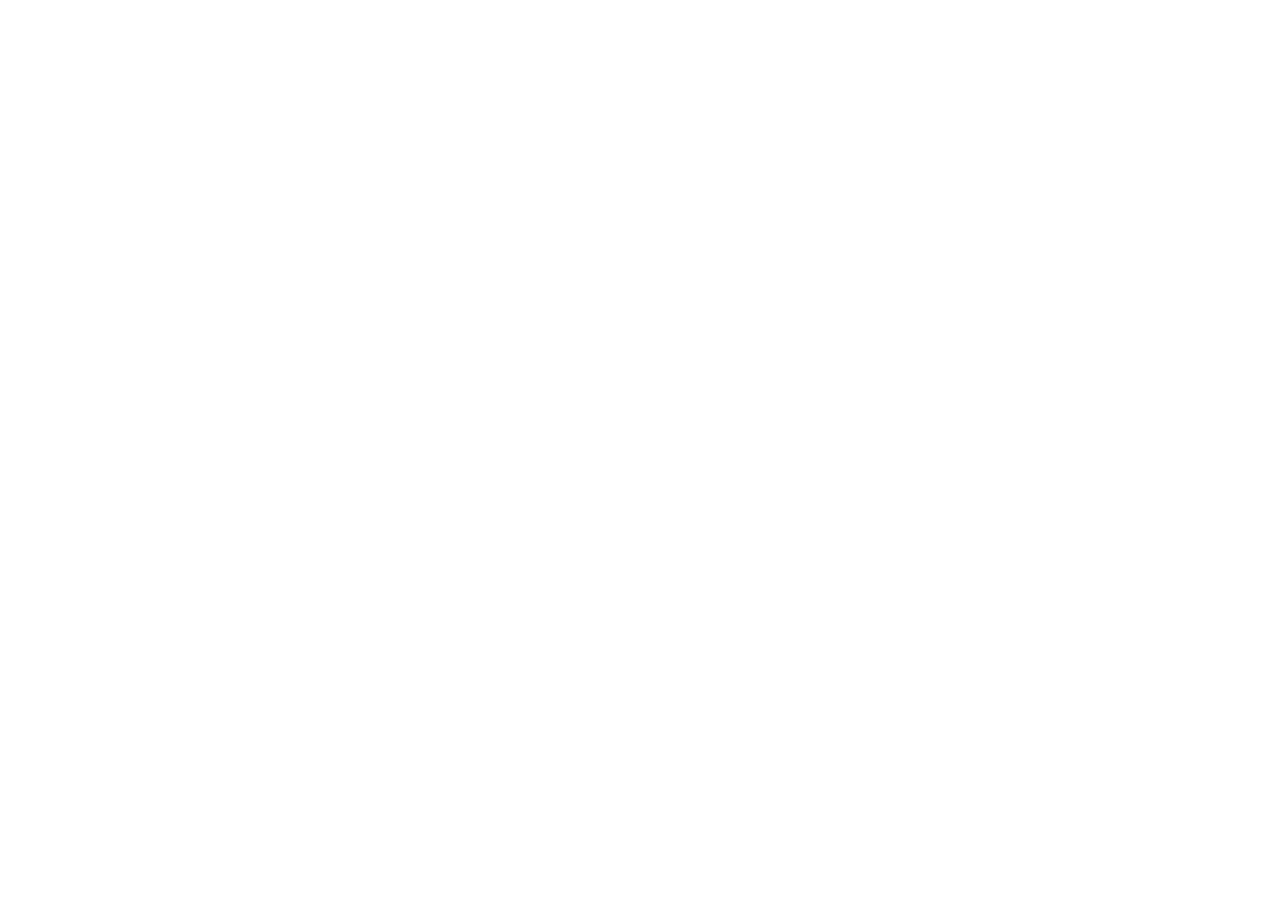
==== dashboard.html @ f2395274 "Add files via upload" ====
<!DOCTYPE html>
<html lang="en">
<head>
  <meta charset="UTF-8">
  <meta name="viewport" content="width=device-width, initial-scale=1.0">
  <meta http-equiv="Content-Security-Policy" content="
  default-src 'self';
  script-src 'self' 'unsafe-inline';
  style-src 'self' 'unsafe-inline';
  img-src 'self' https: data:;
  connect-src 'self' https: http://localhost:* http://127.0.0.1:*;
">
  <title>Dashboard — Fox Store</title>
  <link rel="stylesheet" href="css/style.css">
  <style>
    .dash-qa {
      display: grid;
      grid-template-columns: repeat(4, 1fr);
      gap: 8px; margin-bottom: 14px;
    }
    @media (max-width: 720px) {
      .dash-qa { grid-template-columns: repeat(2, 1fr); }
    }
    .dash-qa a {
      display: flex; align-items: center; gap: 8px;
      padding: 10px 12px; border-radius: 12px;
      border: 1px solid var(--border); background: var(--card);
      text-decoration: none; color: var(--fg); font-size: 12px; font-weight: 600;
    }
    .dash-qa a:hover { border-color: var(--primary); text-decoration: none; }
    .dash-qa .ico {
      width: 28px; height: 28px; border-radius: 8px; flex-shrink: 0;
      display: flex; align-items: center; justify-content: center; font-size: 14px;
    }
    .stats-grid {
      display: grid;
      grid-template-columns: repeat(4, 1fr);
      gap: 10px; margin-bottom: 14px;
    }
    @media (max-width: 900px) {
      .stats-grid { grid-template-columns: repeat(2, 1fr); }
    }
    .stat-card {
      background: var(--card); border: 1px solid var(--border);
      border-radius: 12px; padding: 12px 14px;
      text-decoration: none; color: inherit; display: block;
    }
    .stat-card.clickable:hover { border-color: var(--primary); }
    .stat-card .label {
      font-size: 10px; text-transform: uppercase; letter-spacing: 0.05em;
      color: var(--muted); font-weight: 600;
    }
    .stat-card .value {
      font-size: 22px; font-weight: 750; letter-spacing: -0.03em;
      margin-top: 2px; line-height: 1.15;
    }
    .stat-card .sub { font-size: 11px; color: var(--muted); margin-top: 2px; }

    .dash-row {
      display: grid;
      grid-template-columns: 1.4fr 1fr;
      gap: 12px; margin-bottom: 12px;
    }
    @media (max-width: 800px) {
      .dash-row { grid-template-columns: 1fr; }
    }
    .dash-panel {
      background: var(--card); border: 1px solid var(--border);
      border-radius: 14px; padding: 12px 14px; min-width: 0;
    }
    .dash-panel-h {
      display: flex; align-items: center; justify-content: space-between;
      gap: 8px; margin-bottom: 10px; flex-wrap: wrap;
    }
    .dash-panel-h h2 {
      margin: 0; font-size: 13px; font-weight: 650;
      letter-spacing: -0.01em;
    }
    .dash-panel-h .meta { font-size: 11px; color: var(--muted); }

    .bar-chart {
      display: flex; align-items: flex-end; gap: 4px;
      height: 140px; width: 100%;
    }
    .bar-chart .bar-col {
      flex: 1; display: flex; flex-direction: column;
      align-items: center; height: 100%; justify-content: flex-end; min-width: 0;
    }
    .bar-chart .bar {
      width: 100%; max-width: 22px;
      background: linear-gradient(180deg, #a5b4fc, #6366f1 55%, #4f46e5);
      border-radius: 4px 4px 2px 2px; min-height: 2px;
    }
    .bar-chart .bar-val { font-size: 9px; color: var(--muted); margin-bottom: 2px; }
    .bar-chart .label { font-size: 9px; color: var(--muted); margin-top: 4px; white-space: nowrap; }

    .donut-wrap { display: flex; justify-content: center; padding: 4px 0 8px; }
    .donut {
      width: 110px; height: 110px; border-radius: 50%;
      display: flex; align-items: center; justify-content: center;
    }
    .donut-inner {
      width: 62px; height: 62px; border-radius: 50%;
      background: var(--card);
      display: flex; flex-direction: column; align-items: center; justify-content: center;
    }
    .donut-inner strong { font-size: 16px; }
    .donut-inner span { font-size: 9px; color: var(--muted); }

    .status-bars { display: flex; flex-direction: column; gap: 6px; }
    .status-row {
      display: grid; grid-template-columns: 72px 1fr 36px;
      gap: 8px; align-items: center; font-size: 12px;
    }
    .status-track {
      height: 6px; border-radius: 4px; background: var(--bg); overflow: hidden;
    }
    .status-fill { height: 100%; border-radius: 4px; }

    .mod-row {
      display: flex; align-items: center; gap: 10px;
      padding: 8px 0; border-bottom: 1px solid var(--border);
      text-decoration: none; color: inherit;
    }
    .mod-row:last-child { border-bottom: none; }
    .mod-row:hover .mod-name { color: var(--primary); }
    .mod-logo {
      width: 32px; height: 32px; border-radius: 8px; object-fit: cover;
      background: var(--primary); color: #fff; display: flex; align-items: center;
      justify-content: center; font-weight: 700; flex-shrink: 0; font-size: 13px;
    }
    .mod-name { font-size: 13px; font-weight: 600; }
    .mod-sub { font-size: 11px; color: var(--muted); }
    .snap-grid {
      display: grid; grid-template-columns: 1fr 1fr; gap: 8px;
    }
    .snap-cell {
      background: var(--bg); border: 1px solid var(--border);
      border-radius: 10px; padding: 10px;
    }
    .snap-cell .k { font-size: 10px; color: var(--muted); text-transform: uppercase; }
    .snap-cell .v { font-size: 18px; font-weight: 750; margin-top: 2px; }
  </style>
</head>
<body>
  <div id="app" class="layout"></div>
  <script src="js/config.js"></script>
  <script src="js/app.js"></script>
  <script>
    requireAuth();
    document.addEventListener("auth-ready", async function () {
      mountShell("Dashboard");
      var root = document.getElementById("page-content");
      root.innerHTML =
        '<div class="page-header">' +
          '<div><h1>Dashboard</h1><p>Overview at a glance</p></div>' +
          '<button class="btn btn-sm" type="button" id="refreshBtn">↻ Refresh</button>' +
        '</div>' +
        '<div class="dash-qa" id="quickActions"></div>' +
        '<div class="stats-grid" id="stats"><div class="empty"><span class="spinner"></span></div></div>' +
        '<div class="dash-row">' +
          '<div class="dash-panel">' +
            '<div class="dash-panel-h"><h2>Keys · 14 days</h2><span class="meta" id="chart14Meta"></span></div>' +
            '<div class="bar-chart" id="chart14"></div>' +
          '</div>' +
          '<div class="dash-panel">' +
            '<div class="dash-panel-h"><h2>Status mix</h2><span class="meta" id="statusMeta"></span></div>' +
            '<div class="donut-wrap" id="statusDonut"></div>' +
            '<div class="status-bars" id="statusBars"></div>' +
          '</div>' +
        '</div>' +
        '<div class="dash-row">' +
          '<div class="dash-panel">' +
            '<div class="dash-panel-h"><h2>Apps</h2><a class="btn btn-sm" href="mods.html">Open →</a></div>' +
            '<div id="byMod"><div class="empty"><span class="spinner"></span></div></div>' +
          '</div>' +
          '<div class="dash-panel">' +
            '<div class="dash-panel-h"><h2>Keys snapshot</h2><a class="btn btn-sm" href="keys.html">All →</a></div>' +
            '<div id="keysSnap"></div>' +
          '</div>' +
        '</div>';

      document.getElementById("refreshBtn").onclick = function () { loadDashboard(); };
      loadDashboard();
    });

    async function loadDashboard() {
      try {
        var data = await api("/stats");
        var s = data.data || {};
        var t = s.totals || {};
        var role = (window.__user && window.__user.role) || "";

        // Quick actions
        var qa = document.getElementById("quickActions");
        qa.innerHTML =
          '<a href="keys.html"><span class="ico" style="background:rgba(99,102,241,0.2)">🔑</span> Keys · ' + esc(String(t.total || 0)) + '</a>' +
          '<a href="mods.html"><span class="ico" style="background:rgba(167,139,250,0.2)">📱</span> Apps · ' + esc(String(t.apps || 0)) + '</a>' +
          '<a href="new-key.html"><span class="ico" style="background:rgba(34,197,94,0.2)">＋</span> Purchase</a>' +
          (role === "ruler" || role === "superadmin"
            ? '<a href="resellers.html"><span class="ico" style="background:rgba(56,189,248,0.2)">👥</span> Sellers · ' + esc(String(t.sellers || 0)) + '</a>'
            : '');

        // Stat cards
        var cards = [
          { label: "Total Keys", value: t.total, sub: (t.devices || 0) + " devices bound", href: "keys.html", color: "var(--fg)" },
          { label: "Active", value: t.active, sub: "not expired", href: "keys.html", color: "var(--success)" },
          { label: "Paused / Banned", value: (t.paused || 0) + (t.banned || 0), sub: (t.paused || 0) + " paused · " + (t.banned || 0) + " banned", href: "keys.html", color: "var(--warning)" },
          { label: "Expired / Revoked", value: (t.expired || 0) + (t.revoked || 0), sub: (t.expired || 0) + " exp · " + (t.revoked || 0) + " rev", href: "keys.html", color: "var(--danger)" },
          { label: "Trial Keys", value: t.trialTotal || 0, sub: (t.trialActive || 0) + " active · " + (t.trialDevices || 0) + " devices", href: "keys.html", color: "#a78bfa" },
          { label: "Apps", value: t.apps || 0, sub: (t.activeApps || 0) + " enabled", href: "mods.html", color: "#38bdf8" },
        ];
        if (s.wallet) {
          cards.push({
            label: "Wallet",
            value: "৳" + Number(s.wallet.balance || 0).toFixed(0),
            sub: "your balance",
            href: "settings.html",
            color: "var(--primary)"
          });
        }
        if (role === "ruler" || role === "superadmin") {
          cards.push({
            label: "Sellers",
            value: t.sellers || 0,
            sub: (t.sellersActive || 0) + " active",
            href: "resellers.html",
            color: "#f472b6"
          });
        }

        document.getElementById("stats").innerHTML = cards.map(function (c) {
          return '<a class="stat-card clickable" href="' + esc(c.href) + '">' +
            '<div class="label">' + esc(c.label) + '</div>' +
            '<div class="value" style="color:' + c.color + '">' + esc(String(c.value)) + '</div>' +
            (c.sub ? '<div class="sub">' + esc(c.sub) + '</div>' : '') +
          '</a>';
        }).join("");

        // 14-day bar chart
        var days = s.last14Days || s.last7Days || [];
        var max = 1;
        days.forEach(function (d) { if (d.count > max) max = d.count; });
        var total14 = days.reduce(function(a,d){ return a + (d.count||0); }, 0);
        var meta = document.getElementById("chart14Meta");
        if (meta) meta.textContent = total14 + " keys · peak " + max + " / day";
        document.getElementById("chart14").innerHTML = days.length
          ? days.map(function (d) {
              var h = Math.max(3, Math.round((d.count / max) * 100));
              var label = String(d.date || "").slice(5);
              return '<div class="bar-col">' +
                '<div class="bar-val">' + (d.count ? esc(String(d.count)) : "") + '</div>' +
                '<div class="bar" style="height:' + h + '%" title="' + esc(d.date + ": " + d.count) + '"></div>' +
                '<div class="label">' + esc(label) + '</div></div>';
            }).join("")
          : '<div class="empty">No data yet</div>';

        // Status breakdown
        var br = (s.statusBreakdown || []).filter(function (x) { return x.count > 0; });
        var sum = br.reduce(function (a, x) { return a + x.count; }, 0) || 1;
        var angle = 0;
        var stops = [];
        br.forEach(function (x) {
          var deg = (x.count / sum) * 360;
          stops.push(x.color + " " + angle + "deg " + (angle + deg) + "deg");
          angle += deg;
        });
        if (!stops.length) stops.push("#27272a 0deg 360deg");

        document.getElementById("statusDonut").innerHTML =
          '<div class="donut" style="background:conic-gradient(' + stops.join(",") + ')">' +
            '<div class="donut-inner"><strong>' + esc(String(t.total || 0)) + '</strong><span>keys</span></div></div>';
        var sm = document.getElementById("statusMeta");
        if (sm) sm.textContent = br.length + " statuses";
        document.getElementById("statusBars").innerHTML = br.length
          ? br.map(function (x) {
              var pct = Math.round((x.count / sum) * 100);
              return '<div class="status-row">' +
                '<span>' + esc(x.status) + '</span>' +
                '<div class="status-track"><div class="status-fill" style="width:' + pct + '%;background:' + x.color + '"></div></div>' +
                '<span style="text-align:right;font-weight:650">' + esc(String(x.count)) + '</span></div>';
            }).join("")
          : '<div class="empty">No keys</div>';

        var sm = document.getElementById("statusMeta");
        if (sm) sm.textContent = (t.devices || 0) + " devices bound · auto";
        document.getElementById("statusBars").innerHTML = (s.statusBreakdown || []).map(function (x) {
          var pct = sum ? Math.round((x.count / sum) * 100) : 0;
          return '<div class="status-row">' +
            '<span class="name">' + esc(x.status) + '</span>' +
            '<div class="track"><div class="fill" style="width:' + pct + '%;background:' + x.color + '"></div></div>' +
            '<span class="cnt">' + esc(String(x.count)) + '</span></div>';
        }).join("");

        // Apps list
        var mods = s.byMod || [];
        var maxMod = 1;
        mods.forEach(function (m) { if (m.keyCount > maxMod) maxMod = m.keyCount; });
        document.getElementById("byMod").innerHTML = mods.length
          ? '<div class="mod-list">' + mods.map(function (m) {
              var initial = esc((m.displayName || m.name || '?').charAt(0).toUpperCase());
              var logo = m.logoUrl
                ? ('<img class="mod-logo" src="' + esc(m.logoUrl) + '" alt="">')
                : ('<div class="mod-logo">' + initial + '</div>');
              return '<a class="mod-row" href="mods.html">' + logo +
                '<div style="flex:1;min-width:0">' +
                  '<div style="font-weight:600;font-size:13px">' + esc(m.displayName || m.name) +
                    (m.isActive === false ? ' <span class="badge badge-deleted">off</span>' : '') +
                  '</div>' +
                  '<div style="height:5px;background:var(--bg);border-radius:3px;margin-top:6px;overflow:hidden">' +
                    '<div style="height:100%;width:' + Math.round((m.keyCount / maxMod) * 100) + '%;background:var(--primary)"></div></div>' +
                '</div>' +
                '<span style="color:var(--muted);font-size:12px">🔑 ' + esc(String(m.keyCount)) + '</span></a>';
            }).join("") + '</div>'
          : '<div class="empty">No apps yet. <a href="mods.html">Add one →</a></div>';

        // Keys snapshot
        document.getElementById("keysSnap").innerHTML =
          '<div class="snap-grid">' +
            snapTile("Active", t.active, "#22c55e", "keys.html") +
            snapTile("Trial", t.trialTotal, "#a78bfa", "keys.html") +
            snapTile("Devices (auto)", t.devices, "#38bdf8", "keys.html") +
            snapTile("Paused", t.paused, "#f59e0b", "keys.html") +
          '</div>' +
          '<div style="margin-top:14px;display:flex;gap:8px;flex-wrap:wrap">' +
            '<a class="btn btn-sm btn-primary" href="new-key.html">+ Purchase</a>' +
            '<a class="btn btn-sm" href="keys.html">Browse keys</a>' +
            '<a class="btn btn-sm" href="mods.html">Manage apps</a>' +
          '</div>';
      } catch (err) {
        document.getElementById("stats").innerHTML =
          '<div class="alert alert-error">' + esc(err.message || String(err)) + '</div>';
      }
    }

    function snapTile(label, value, color, href) {
      return '<a href="' + href + '" style="text-decoration:none;color:inherit;padding:12px;border-radius:12px;border:1px solid var(--border);background:var(--bg);display:block">' +
        '<div style="font-size:11px;color:var(--muted)">' + esc(label) + '</div>' +
        '<div style="font-size:20px;font-weight:700;color:' + color + '">' + esc(String(value != null ? value : 0)) + '</div></a>';
    }
  </script>
</body>
</html>
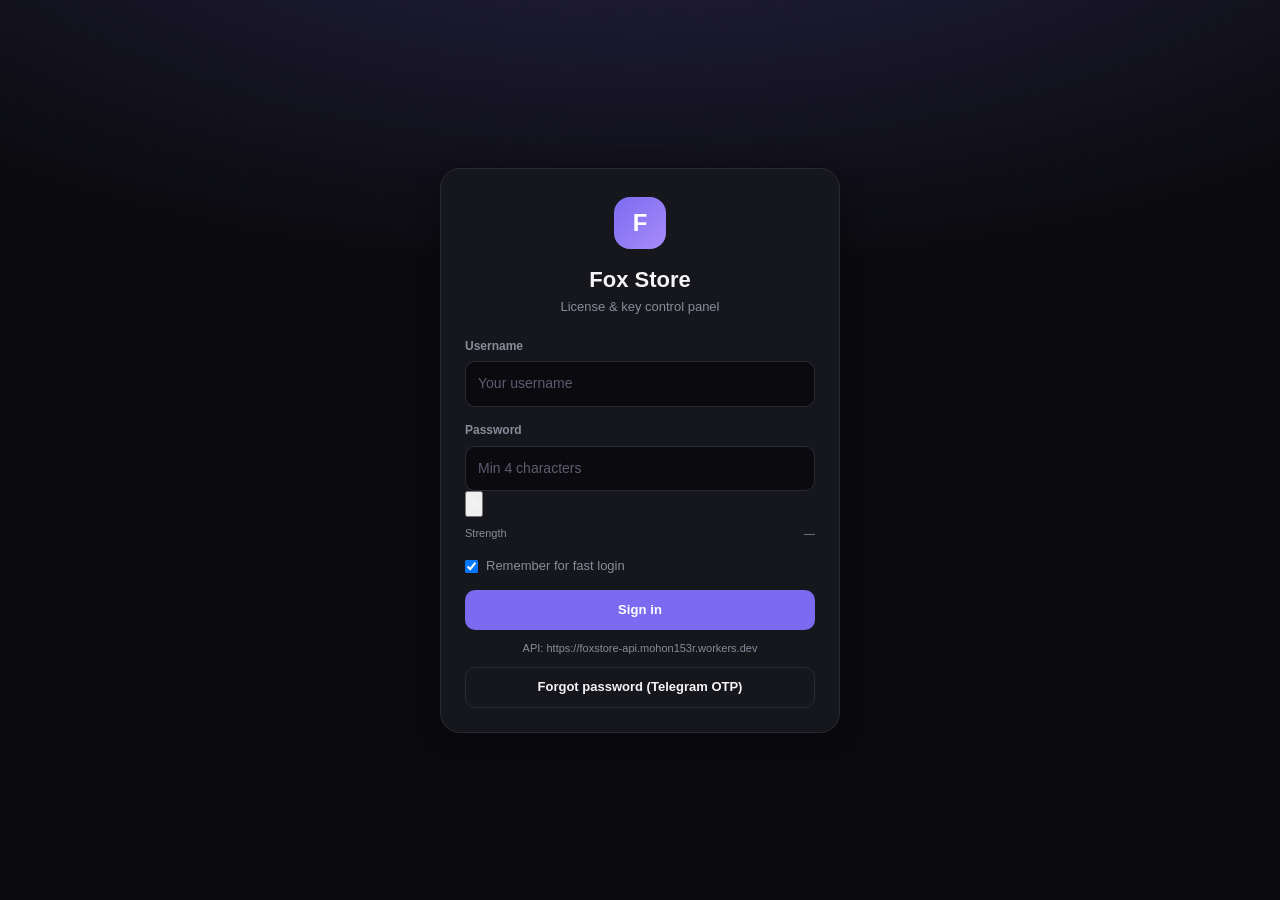
==== commit fbd325a9: "Update dashboard.html" ====
--- a/dashboard.html
+++ b/dashboard.html
@@ -193,37 +193,30 @@
 
         // Quick actions
         var qa = document.getElementById("quickActions");
-        qa.innerHTML =
+        var qaHtml = 
           '<a href="keys.html"><span class="ico" style="background:rgba(99,102,241,0.2)">🔑</span> Keys · ' + esc(String(t.total || 0)) + '</a>' +
           '<a href="mods.html"><span class="ico" style="background:rgba(167,139,250,0.2)">📱</span> Apps · ' + esc(String(t.apps || 0)) + '</a>' +
-          '<a href="new-key.html"><span class="ico" style="background:rgba(34,197,94,0.2)">＋</span> Purchase</a>' +
-          (role === "ruler" || role === "superadmin"
-            ? '<a href="resellers.html"><span class="ico" style="background:rgba(56,189,248,0.2)">👥</span> Sellers · ' + esc(String(t.sellers || 0)) + '</a>'
-            : '');
+          '<a href="new-key.html"><span class="ico" style="background:rgba(34,197,94,0.2)">＋</span> Purchase</a>';
+        
+        if (role === "ruler" || role === "superadmin") {
+          qaHtml += '<a href="resellers.html"><span class="ico" style="background:rgba(56,189,248,0.2)">👥</span> Sellers · ' + esc(String(t.sellers || 0)) + '</a>';
+        }
+        
+        qa.innerHTML = qaHtml;
 
         // Stat cards
         var cards = [
-          { label: "Total Keys", value: t.total, sub: (t.devices || 0) + " devices bound", href: "keys.html", color: "var(--fg)" },
-          { label: "Active", value: t.active, sub: "not expired", href: "keys.html", color: "var(--success)" },
+          { label: "Total Keys", value: t.total || 0, sub: "All keys", href: "keys.html", color: "var(--fg)" },
+          { label: "Active", value: t.active || 0, sub: "not expired", href: "keys.html", color: "var(--success)" },
           { label: "Paused / Banned", value: (t.paused || 0) + (t.banned || 0), sub: (t.paused || 0) + " paused · " + (t.banned || 0) + " banned", href: "keys.html", color: "var(--warning)" },
-          { label: "Expired / Revoked", value: (t.expired || 0) + (t.revoked || 0), sub: (t.expired || 0) + " exp · " + (t.revoked || 0) + " rev", href: "keys.html", color: "var(--danger)" },
-          { label: "Trial Keys", value: t.trialTotal || 0, sub: (t.trialActive || 0) + " active · " + (t.trialDevices || 0) + " devices", href: "keys.html", color: "#a78bfa" },
-          { label: "Apps", value: t.apps || 0, sub: (t.activeApps || 0) + " enabled", href: "mods.html", color: "#38bdf8" },
+          { label: "Apps", value: t.apps || 0, sub: "total apps", href: "mods.html", color: "#38bdf8" }
         ];
-        if (s.wallet) {
-          cards.push({
-            label: "Wallet",
-            value: "৳" + Number(s.wallet.balance || 0).toFixed(0),
-            sub: "your balance",
-            href: "settings.html",
-            color: "var(--primary)"
-          });
-        }
+        
         if (role === "ruler" || role === "superadmin") {
           cards.push({
             label: "Sellers",
             value: t.sellers || 0,
-            sub: (t.sellersActive || 0) + " active",
+            sub: "resellers",
             href: "resellers.html",
             color: "#f472b6"
           });
@@ -237,7 +230,7 @@
           '</a>';
         }).join("");
 
-        // 14-day bar chart
+        // 14-day bar chart (or show empty if no data)
         var days = s.last14Days || s.last7Days || [];
         var max = 1;
         days.forEach(function (d) { if (d.count > max) max = d.count; });
@@ -270,8 +263,10 @@
         document.getElementById("statusDonut").innerHTML =
           '<div class="donut" style="background:conic-gradient(' + stops.join(",") + ')">' +
             '<div class="donut-inner"><strong>' + esc(String(t.total || 0)) + '</strong><span>keys</span></div></div>';
+        
         var sm = document.getElementById("statusMeta");
         if (sm) sm.textContent = br.length + " statuses";
+        
         document.getElementById("statusBars").innerHTML = br.length
           ? br.map(function (x) {
               var pct = Math.round((x.count / sum) * 100);
@@ -281,16 +276,6 @@
                 '<span style="text-align:right;font-weight:650">' + esc(String(x.count)) + '</span></div>';
             }).join("")
           : '<div class="empty">No keys</div>';
-
-        var sm = document.getElementById("statusMeta");
-        if (sm) sm.textContent = (t.devices || 0) + " devices bound · auto";
-        document.getElementById("statusBars").innerHTML = (s.statusBreakdown || []).map(function (x) {
-          var pct = sum ? Math.round((x.count / sum) * 100) : 0;
-          return '<div class="status-row">' +
-            '<span class="name">' + esc(x.status) + '</span>' +
-            '<div class="track"><div class="fill" style="width:' + pct + '%;background:' + x.color + '"></div></div>' +
-            '<span class="cnt">' + esc(String(x.count)) + '</span></div>';
-        }).join("");
 
         // Apps list
         var mods = s.byMod || [];
@@ -318,8 +303,8 @@
         document.getElementById("keysSnap").innerHTML =
           '<div class="snap-grid">' +
             snapTile("Active", t.active, "#22c55e", "keys.html") +
-            snapTile("Trial", t.trialTotal, "#a78bfa", "keys.html") +
-            snapTile("Devices (auto)", t.devices, "#38bdf8", "keys.html") +
+            snapTile("Total", t.total, "#6366f1", "keys.html") +
+            snapTile("Apps", t.apps, "#38bdf8", "mods.html") +
             snapTile("Paused", t.paused, "#f59e0b", "keys.html") +
           '</div>' +
           '<div style="margin-top:14px;display:flex;gap:8px;flex-wrap:wrap">' +
--- a/css/style.css
+++ b/css/style.css
@@ -0,0 +1,768 @@
+/* ═══════════════════════════════════════════════════════════
+   Fox Store — Design System v2
+   Clean, mobile-first, accessible admin UI
+   ═══════════════════════════════════════════════════════════ */
+
+:root {
+  --bg: #0b0b0f;
+  --bg-elevated: #121218;
+  --card: #16161d;
+  --card-hover: #1c1c26;
+  --border: #2a2a35;
+  --border-hover: #3d3d4a;
+  --fg: #f4f4f5;
+  --muted: #8b8b9a;
+  --muted-2: #5c5c6e;
+  --primary: #7c6bf0;
+  --primary-hover: #6a58e8;
+  --primary-soft: rgba(124, 107, 240, 0.14);
+  --success: #22c55e;
+  --success-soft: rgba(34, 197, 94, 0.12);
+  --warning: #f59e0b;
+  --warning-soft: rgba(245, 158, 11, 0.12);
+  --danger: #ef4444;
+  --danger-soft: rgba(239, 68, 68, 0.12);
+  --info: #38bdf8;
+  --info-soft: rgba(56, 189, 248, 0.12);
+  --radius: 14px;
+  --radius-sm: 10px;
+  --radius-xs: 6px;
+  --shadow: 0 4px 24px rgba(0, 0, 0, 0.35);
+  --bottom-nav-h: 68px;
+  --top-bar-h: 64px;
+  --font: "Inter", -apple-system, BlinkMacSystemFont, "Segoe UI", Roboto, sans-serif;
+  --mono: ui-monospace, "SF Mono", Menlo, Consolas, monospace;
+}
+
+* { margin: 0; padding: 0; box-sizing: border-box; }
+html { -webkit-text-size-adjust: 100%; scroll-behavior: smooth; }
+body {
+  font-family: var(--font);
+  background: var(--bg);
+  color: var(--fg);
+  font-size: 14px;
+  line-height: 1.55;
+  -webkit-font-smoothing: antialiased;
+  min-height: 100dvh;
+}
+a { color: var(--primary); text-decoration: none; }
+a:hover { text-decoration: underline; }
+button, input, select, textarea { font: inherit; color: inherit; }
+.mono { font-family: var(--mono); font-size: 12px; }
+
+/* ── Layout ── */
+.layout { min-height: 100dvh; }
+.main {
+  padding: calc(var(--top-bar-h) + 24px) 16px calc(var(--bottom-nav-h) + 32px);
+  max-width: 1100px;
+  margin: 0 auto;
+  position: relative;
+  z-index: 1;
+  isolation: isolate;
+}
+
+/* ── Top shell ── */
+.top-bar {
+  position: fixed; top: 0; left: 0; right: 0;
+  height: var(--top-bar-h);
+  background: rgba(18, 18, 24, 0.92);
+  backdrop-filter: blur(12px);
+  -webkit-backdrop-filter: blur(12px);
+  border-bottom: 1px solid var(--border);
+  display: flex; align-items: center; justify-content: space-between;
+  padding: 0 14px; z-index: 100; gap: 10px;
+}
+.top-shell-card {
+  display: flex; align-items: center; justify-content: space-between;
+  width: 100%; gap: 12px; max-width: 1100px; margin: 0 auto;
+}
+.top-bar-title {
+  font-size: 15px; font-weight: 700; letter-spacing: -0.02em;
+  white-space: nowrap; overflow: hidden; text-overflow: ellipsis;
+}
+.top-bar-title span { color: var(--muted); font-weight: 500; font-size: 12px; margin-left: 6px; }
+
+.profile-cluster { display: flex; align-items: center; gap: 8px; flex-shrink: 0; }
+.balance-pill {
+  display: flex; flex-direction: column; align-items: flex-end;
+  padding: 6px 10px; border-radius: 12px;
+  background: var(--success-soft); border: 1px solid rgba(34, 197, 94, 0.25);
+  min-width: 72px;
+}
+.balance-pill.low { background: var(--warning-soft); border-color: rgba(245, 158, 11, 0.3); }
+.balance-pill.empty { background: var(--danger-soft); border-color: rgba(239, 68, 68, 0.3); }
+.balance-label { font-size: 9px; text-transform: uppercase; letter-spacing: 0.06em; color: var(--muted); }
+.balance-value { font-size: 13px; font-weight: 700; color: var(--success); }
+.balance-pill.low .balance-value { color: var(--warning); }
+.balance-pill.empty .balance-value { color: var(--danger); }
+
+.profile-card {
+  display: flex; align-items: center; gap: 8px;
+  padding: 4px 10px 4px 4px; border-radius: 999px;
+  background: var(--bg-elevated); border: 1px solid var(--border);
+}
+.profile-card img, .profile-avatar {
+  width: 32px; height: 32px; border-radius: 50%; object-fit: cover;
+  background: var(--primary-soft); border: 2px solid transparent;
+}
+.profile-card.role-ruler img, .profile-card.role-ruler .profile-avatar { border-color: #fbbf24; box-shadow: 0 0 0 2px rgba(251, 191, 36, 0.25); }
+.profile-card.role-superadmin img, .profile-card.role-superadmin .profile-avatar { border-color: #a78bfa; box-shadow: 0 0 0 2px rgba(167, 139, 250, 0.25); }
+.profile-card.role-reseller img, .profile-card.role-reseller .profile-avatar { border-color: var(--primary); }
+.profile-meta { line-height: 1.2; }
+.profile-name { font-size: 12px; font-weight: 600; max-width: 88px; overflow: hidden; text-overflow: ellipsis; white-space: nowrap; }
+.profile-role { font-size: 10px; color: var(--muted); text-transform: uppercase; letter-spacing: 0.04em; }
+
+/* ── Bottom nav ── */
+.bottom-nav {
+  position: fixed; bottom: 0; left: 0; right: 0;
+  height: var(--bottom-nav-h);
+  background: var(--bg);
+  border-top: 1px solid var(--border);
+  z-index: 100;
+  display: flex; justify-content: space-around;
+  padding: 0 4px; padding-bottom: env(safe-area-inset-bottom, 0);
+  box-sizing: border-box;
+}
+.bottom-nav a {
+  flex: 1; max-width: 96px;
+  display: flex; flex-direction: column; align-items: center; justify-content: center;
+  gap: 3px; color: var(--muted); font-size: 10px; font-weight: 500;
+  text-decoration: none; border-radius: 12px; margin: 6px 2px;
+  transition: color 0.15s, background 0.15s;
+}
+.bottom-nav a svg { width: 22px; height: 22px; opacity: 0.85; }
+.bottom-nav a.active {
+  color: var(--primary);
+  background: var(--primary-soft);
+}
+.bottom-nav a.active svg { opacity: 1; }
+.bottom-nav a:hover { color: var(--fg); text-decoration: none; }
+
+/* ── Page header ── */
+.page-header {
+  margin-bottom: 18px;
+  display: flex; justify-content: space-between; align-items: flex-start;
+  flex-wrap: wrap; gap: 12px;
+}
+.page-header h1 {
+  font-size: 22px; font-weight: 750; letter-spacing: -0.03em;
+  line-height: 1.2;
+}
+.page-header p { color: var(--muted); font-size: 13px; margin-top: 4px; max-width: 520px; }
+
+/* ── Cards ── */
+.card {
+  background: var(--card);
+  border: 1px solid var(--border);
+  border-radius: var(--radius);
+  overflow: hidden;
+  box-shadow: 0 1px 0 rgba(255,255,255,0.02);
+}
+.card-header {
+  padding: 14px 16px;
+  border-bottom: 1px solid var(--border);
+  display: flex; align-items: center; justify-content: space-between; gap: 10px;
+}
+.card-header h2 { font-size: 14px; font-weight: 650; }
+.card-body { padding: 16px; }
+
+.stat-grid {
+  display: grid;
+  grid-template-columns: repeat(auto-fill, minmax(140px, 1fr));
+  gap: 12px; margin-bottom: 18px;
+}
+.stat-card {
+  background: var(--card);
+  border: 1px solid var(--border);
+  border-radius: var(--radius);
+  padding: 14px;
+  transition: border-color 0.15s, transform 0.12s;
+}
+.stat-card:hover { border-color: var(--border-hover); }
+.stat-card .label { font-size: 11px; color: var(--muted); text-transform: uppercase; letter-spacing: 0.05em; }
+.stat-card .value { font-size: 22px; font-weight: 750; margin-top: 4px; letter-spacing: -0.02em; }
+
+/* ── App grid ── */
+.app-grid {
+  display: grid;
+  grid-template-columns: repeat(auto-fill, minmax(280px, 1fr));
+  gap: 14px;
+}
+.app-card {
+  position: relative;
+  border-radius: var(--radius);
+  border: 1px solid var(--border);
+  background: linear-gradient(165deg, rgba(124, 107, 240, 0.07), var(--card) 42%);
+  padding: 16px;
+  cursor: pointer;
+  transition: border-color 0.15s, transform 0.12s, box-shadow 0.15s;
+}
+.app-card:hover {
+  border-color: rgba(124, 107, 240, 0.45);
+  transform: translateY(-2px);
+  box-shadow: var(--shadow);
+}
+.app-card-actions {
+  margin-top: 12px;
+  display: flex; flex-wrap: wrap; gap: 6px;
+}
+.app-id-chip {
+  display: inline-flex; align-items: center; gap: 6px;
+  margin-top: 10px; padding: 5px 9px; border-radius: 8px;
+  background: rgba(0, 0, 0, 0.28); border: 1px solid var(--border);
+  font-family: var(--mono); font-size: 11px; color: #93c5fd;
+  max-width: 100%; word-break: break-all;
+}
+.app-id-chip button {
+  border: none; background: transparent; color: var(--muted);
+  cursor: pointer; font-size: 12px; padding: 0 2px;
+}
+
+/* ── Seller cards ── */
+.seller-grid {
+  display: grid;
+  grid-template-columns: repeat(auto-fill, minmax(260px, 1fr));
+  gap: 12px;
+}
+.seller-card {
+  border-radius: var(--radius);
+  border: 1px solid var(--border);
+  background: var(--card);
+  padding: 14px;
+  transition: border-color 0.15s;
+}
+.seller-card.selected { border-color: var(--primary); box-shadow: 0 0 0 1px var(--primary); }
+.seller-card--superadmin { border-left: 3px solid #a78bfa; }
+.seller-card--reseller { border-left: 3px solid var(--primary); }
+.seller-top { display: flex; align-items: center; gap: 10px; }
+.seller-avatar { width: 40px; height: 40px; border-radius: 12px; object-fit: cover; background: var(--bg); }
+.seller-name { font-weight: 650; display: flex; align-items: center; gap: 6px; }
+.seller-status-dot {
+  width: 8px; height: 8px; border-radius: 50%; display: inline-block;
+}
+.seller-status-dot.on { background: var(--success); box-shadow: 0 0 6px var(--success); }
+.seller-status-dot.off { background: var(--danger); }
+.seller-balance { margin-top: 10px; font-size: 13px; color: var(--muted); }
+.seller-actions { margin-top: 10px; display: flex; flex-wrap: wrap; gap: 6px; }
+.compact-actions .btn { padding: 5px 8px; font-size: 11px; }
+
+/* ── Toolbar (flat, not nested in cards) ── */
+.page-actions { display: flex; gap: 8px; flex-wrap: wrap; }
+.toolbar {
+  display: flex; flex-wrap: wrap; gap: 10px;
+  margin-bottom: 14px; padding: 12px;
+  background: var(--bg-elevated);
+  border: 1px solid var(--border);
+  border-radius: var(--radius);
+}
+.toolbar-input, .toolbar-select {
+  background: var(--bg) !important;
+  border: 1px solid var(--border) !important;
+  border-radius: var(--radius-sm) !important;
+  padding: 10px 12px !important;
+  color: var(--fg) !important;
+  font-size: 13px !important;
+  min-width: 0;
+}
+.toolbar-input.grow { flex: 1 1 140px; }
+.toolbar-select { flex: 0 1 140px; width: auto; }
+
+.bulk-bar {
+  display: flex; flex-wrap: wrap; align-items: center; gap: 8px;
+  margin-bottom: 12px; padding: 10px 12px;
+  background: var(--primary-soft);
+  border: 1px solid rgba(124, 107, 240, 0.35);
+  border-radius: var(--radius-sm);
+  font-size: 13px;
+}
+.bulk-bar[hidden] { display: none !important; }
+
+/* ── Key grid: full-width responsive cards (no horizontal scroll) ── */
+.key-grid {
+  display: grid;
+  grid-template-columns: 1fr;
+  gap: 10px;
+}
+@media (min-width: 640px) {
+  .key-grid { grid-template-columns: repeat(2, 1fr); }
+}
+@media (min-width: 980px) {
+  .key-grid { grid-template-columns: repeat(3, 1fr); }
+}
+
+.key-card {
+  width: 100%;
+  min-width: 0;
+  box-sizing: border-box;
+  border-radius: var(--radius);
+  border: 1px solid var(--border);
+  background: var(--card);
+  padding: 14px;
+  display: flex;
+  flex-direction: column;
+  gap: 10px;
+  transition: border-color 0.15s, box-shadow 0.15s;
+}
+.key-card:hover { border-color: var(--border-hover); }
+.key-card.is-selected {
+  border-color: var(--primary);
+  box-shadow: 0 0 0 1px var(--primary);
+}
+.key-card--active { border-left: 3px solid var(--success); }
+.key-card--paused { border-left: 3px solid var(--warning); }
+.key-card--banned,
+.key-card--revoked { border-left: 3px solid var(--danger); }
+.key-card--expired { border-left: 3px solid var(--muted-2); opacity: 0.85; }
+
+.key-card-top {
+  display: flex; align-items: center; gap: 8px; flex-wrap: wrap; min-width: 0;
+}
+.key-check { display: flex; align-items: center; flex-shrink: 0; }
+.key-code {
+  font-family: var(--mono);
+  font-size: 13px; font-weight: 650;
+  color: var(--fg);
+  text-decoration: none;
+  overflow: hidden; text-overflow: ellipsis; white-space: nowrap;
+  flex: 1 1 80px; min-width: 0;
+}
+.key-code:hover { color: var(--primary); text-decoration: none; }
+
+.key-card-meta {
+  display: flex; flex-wrap: wrap; gap: 6px 10px;
+  font-size: 12px; color: var(--muted);
+}
+.meta-item {
+  display: inline-flex; align-items: center;
+  padding: 3px 8px;
+  border-radius: 6px;
+  background: var(--bg);
+  border: 1px solid var(--border);
+}
+.meta-item.muted { opacity: 0.85; }
+.meta-item.is-dead { color: #f87171; border-color: rgba(239,68,68,0.3); }
+
+.key-card-actions {
+  display: flex; flex-wrap: wrap; gap: 6px;
+  margin-top: auto;
+  padding-top: 4px;
+  border-top: 1px solid var(--border);
+}
+
+.pagination {
+  display: flex; align-items: center; justify-content: space-between;
+  gap: 10px; margin-top: 16px; flex-wrap: wrap;
+  color: var(--muted); font-size: 13px;
+}
+.page-btns { display: flex; gap: 8px; }
+
+/* ── Forms ── */
+.form-group { margin-bottom: 14px; }
+.form-group label {
+  display: block; font-size: 12px; font-weight: 600;
+  color: var(--muted); margin-bottom: 6px;
+}
+.form-row {
+  display: grid; grid-template-columns: 1fr 1fr; gap: 12px;
+}
+@media (max-width: 560px) {
+  .form-row { grid-template-columns: 1fr; }
+}
+input[type="text"], input[type="password"], input[type="number"],
+input[type="url"], input[type="email"], select, textarea {
+  width: 100%;
+  background: var(--bg);
+  border: 1px solid var(--border);
+  border-radius: var(--radius-sm);
+  padding: 11px 12px;
+  color: var(--fg);
+  outline: none;
+  transition: border-color 0.15s, box-shadow 0.15s;
+}
+input:focus, select:focus, textarea:focus {
+  border-color: var(--primary);
+  box-shadow: 0 0 0 3px var(--primary-soft);
+}
+input::placeholder, textarea::placeholder { color: var(--muted-2); }
+.password-wrap { position: relative; }
+.password-wrap input { padding-right: 42px; }
+.pw-toggle {
+  position: absolute; right: 8px; top: 50%; transform: translateY(-50%);
+  background: transparent; border: none; color: var(--muted);
+  cursor: pointer; padding: 6px; font-size: 14px;
+}
+.pw-strength { margin-top: 8px; }
+.pw-strength-bar {
+  height: 4px; border-radius: 4px; background: var(--border); overflow: hidden;
+}
+.pw-strength-bar > span {
+  display: block; height: 100%; width: 0; border-radius: 4px;
+  transition: width 0.2s, background 0.2s;
+}
+.pw-strength-label {
+  display: flex; justify-content: space-between; font-size: 11px;
+  color: var(--muted); margin-top: 4px;
+}
+
+/* ── Buttons ── */
+.btn {
+  display: inline-flex; align-items: center; justify-content: center; gap: 6px;
+  padding: 9px 14px;
+  border-radius: var(--radius-sm);
+  border: 1px solid var(--border);
+  background: var(--card);
+  color: var(--fg);
+  font-size: 13px; font-weight: 550;
+  cursor: pointer;
+  transition: background 0.12s, border-color 0.12s, transform 0.1s;
+  white-space: nowrap;
+}
+.btn:hover { background: var(--card-hover); border-color: var(--border-hover); text-decoration: none; }
+.btn:active { transform: scale(0.98); }
+.btn:disabled { opacity: 0.5; cursor: not-allowed; transform: none; }
+.btn-primary {
+  background: var(--primary); border-color: transparent; color: #fff;
+}
+.btn-primary:hover { background: var(--primary-hover); border-color: transparent; color: #fff; }
+.btn-danger {
+  background: var(--danger-soft); border-color: rgba(239, 68, 68, 0.35); color: #fca5a5;
+}
+.btn-danger:hover { background: rgba(239, 68, 68, 0.22); }
+.btn-sm { padding: 5px 9px; font-size: 11px; border-radius: var(--radius-xs); }
+.btn-block { width: 100%; }
+
+/* ── Badges ── */
+.badge {
+  display: inline-flex; align-items: center;
+  padding: 2px 8px; border-radius: 999px;
+  font-size: 10px; font-weight: 650; text-transform: uppercase; letter-spacing: 0.03em;
+}
+.badge-active { background: var(--success-soft); color: #4ade80; }
+.badge-deleted, .badge-revoked, .badge-banned { background: var(--danger-soft); color: #f87171; }
+.badge-paused, .badge-warning { background: var(--warning-soft); color: #fbbf24; }
+.badge-info { background: var(--info-soft); color: #7dd3fc; }
+
+/* ── Tables ── */
+.table { width: 100%; border-collapse: collapse; font-size: 13px; }
+.table th {
+  text-align: left; padding: 10px 12px;
+  font-size: 11px; text-transform: uppercase; letter-spacing: 0.05em;
+  color: var(--muted); border-bottom: 1px solid var(--border); font-weight: 600;
+}
+.table td {
+  padding: 11px 12px; border-bottom: 1px solid var(--border); vertical-align: middle;
+}
+.table tr:last-child td { border-bottom: none; }
+.table tr:hover td { background: rgba(255,255,255,0.015); }
+
+/* ── Alerts & empty ── */
+.alert {
+  padding: 12px 14px; border-radius: var(--radius-sm);
+  margin-bottom: 14px; font-size: 13px;
+}
+.alert-error { background: var(--danger-soft); border: 1px solid rgba(239,68,68,0.3); color: #fca5a5; }
+.alert-success { background: var(--success-soft); border: 1px solid rgba(34,197,94,0.3); color: #86efac; }
+.alert-info { background: var(--info-soft); border: 1px solid rgba(56,189,248,0.3); color: #7dd3fc; }
+.empty {
+  text-align: center; padding: 40px 20px; color: var(--muted); font-size: 14px;
+}
+
+/* ── Spinner & toast ── */
+.spinner {
+  display: inline-block; width: 16px; height: 16px;
+  border: 2px solid var(--border); border-top-color: var(--primary);
+  border-radius: 50%; animation: spin 0.7s linear infinite;
+  vertical-align: middle;
+}
+@keyframes spin { to { transform: rotate(360deg); } }
+
+.toast-wrap {
+  position: fixed; top: calc(var(--top-bar-h) + 10px); right: 12px;
+  z-index: 200; display: flex; flex-direction: column; gap: 8px;
+  max-width: min(360px, calc(100vw - 24px));
+}
+.toast {
+  padding: 12px 14px; border-radius: var(--radius-sm);
+  background: var(--card); border: 1px solid var(--border);
+  box-shadow: var(--shadow); font-size: 13px;
+  animation: toast-in 0.2s ease;
+}
+.toast.error { border-color: rgba(239,68,68,0.4); background: #1a1012; }
+.toast.success { border-color: rgba(34,197,94,0.45); background: #0f1a14; color: #bbf7d0; }
+.toast.error { border-color: rgba(239,68,68,0.5); background: #1a1012; color: #fecaca; }
+.toast.warning { border-color: rgba(251,191,36,0.45); background: #1a160c; color: #fde68a; }
+.toast.info { border-color: rgba(56,189,248,0.4); background: #0c1520; color: #bae6fd; }
+@keyframes toast-in {
+  from { opacity: 0; transform: translateY(-8px); }
+  to { opacity: 1; transform: none; }
+}
+
+/* ── Login ── */
+.login-page {
+  min-height: 100dvh; display: flex; align-items: center; justify-content: center;
+  padding: 24px 16px;
+  background:
+    radial-gradient(ellipse 80% 50% at 50% -20%, rgba(124, 107, 240, 0.25), transparent),
+    var(--bg);
+}
+.login-card {
+  width: 100%; max-width: 400px;
+  background: var(--card); border: 1px solid var(--border);
+  border-radius: 20px; padding: 28px 24px 24px;
+  box-shadow: var(--shadow);
+}
+.login-card .logo {
+  width: 52px; height: 52px; border-radius: 16px;
+  background: linear-gradient(135deg, var(--primary), #a78bfa);
+  display: flex; align-items: center; justify-content: center;
+  font-size: 24px; font-weight: 800; color: #fff; margin: 0 auto 14px;
+}
+.login-card h1 { text-align: center; font-size: 22px; font-weight: 750; }
+.login-card > p { text-align: center; color: var(--muted); font-size: 13px; margin-bottom: 20px; }
+
+/* ── Logs ── */
+.log-card {
+  display: flex; gap: 12px; align-items: flex-start;
+  padding: 12px 14px; border-radius: var(--radius-sm);
+  border: 1px solid var(--border); background: var(--card);
+  border-left: 3px solid var(--log-accent, var(--primary));
+  margin-bottom: 8px;
+}
+.log-icon {
+  width: 28px; height: 28px; border-radius: 8px;
+  background: var(--bg); display: flex; align-items: center; justify-content: center;
+  font-size: 13px; flex-shrink: 0;
+}
+.chip {
+  display: inline-flex; gap: 4px; align-items: center;
+  padding: 2px 7px; border-radius: 6px; font-size: 11px;
+  background: var(--bg); border: 1px solid var(--border); color: var(--muted);
+}
+.chip strong { color: var(--fg); font-weight: 600; }
+.log-detail { display: block; margin-top: 4px; font-size: 12px; color: var(--muted); word-break: break-word; }
+
+/* ── Quick links (dashboard) ── */
+.quick-links {
+  display: grid; grid-template-columns: repeat(auto-fill, minmax(140px, 1fr));
+  gap: 10px; margin-bottom: 18px;
+}
+.quick-links a {
+  display: flex; align-items: center; gap: 10px;
+  padding: 12px 14px; border-radius: var(--radius);
+  background: var(--card); border: 1px solid var(--border);
+  color: var(--fg); text-decoration: none; font-weight: 550; font-size: 13px;
+  transition: border-color 0.15s, background 0.15s;
+}
+.quick-links a:hover { border-color: var(--primary); background: var(--card-hover); text-decoration: none; }
+.quick-links .ico {
+  width: 32px; height: 32px; border-radius: 10px;
+  display: flex; align-items: center; justify-content: center; font-size: 15px;
+}
+
+/* ── Misc ── */
+.checkbox { width: auto !important; accent-color: var(--primary); }
+.role-badge {
+  background: var(--primary); color: #fff;
+  padding: 2px 8px; border-radius: 12px; font-size: 10px;
+  text-transform: uppercase; font-weight: 650;
+}
+hr.sep { border: none; border-top: 1px solid var(--border); margin: 16px 0; }
+
+@media (min-width: 900px) {
+  .main { padding-left: 24px; padding-right: 24px; }
+}
+
+/* ── Shell header (app.js) ── */
+.shell-header {
+  position: fixed; top: 0; left: 0; right: 0; z-index: 100;
+  padding: 10px 14px;
+  min-height: var(--top-bar-h);
+  background: var(--bg);
+  backdrop-filter: blur(14px);
+  -webkit-backdrop-filter: blur(14px);
+  border-bottom: 1px solid var(--border);
+  box-sizing: border-box;
+}
+.header-card {
+  max-width: 1100px; margin: 0 auto;
+  display: flex; align-items: center; justify-content: space-between; gap: 12px;
+}
+.header-left, .header-right { display: flex; align-items: center; gap: 8px; }
+.brand {
+  display: flex; align-items: center; gap: 10px;
+  color: var(--fg); text-decoration: none; font-weight: 750; font-size: 15px;
+}
+.brand:hover { text-decoration: none; color: var(--fg); }
+.brand-mark {
+  width: 34px; height: 34px; border-radius: 10px;
+  background: linear-gradient(135deg, var(--primary), #a78bfa);
+  display: flex; align-items: center; justify-content: center;
+  font-weight: 800; color: #fff; font-size: 15px;
+}
+.brand-logo {
+  width: 34px; height: 34px; border-radius: 10px; object-fit: cover;
+  background: var(--card); border: 1px solid var(--border);
+}
+.brand-text { letter-spacing: -0.02em; }
+
+.balance-card {
+  display: flex; flex-direction: column; align-items: flex-end;
+  padding: 6px 12px; border-radius: 12px;
+  background: var(--success-soft);
+  border: 1px solid rgba(34, 197, 94, 0.28);
+  min-width: 76px;
+}
+.balance-card .balance-label {
+  font-size: 9px; text-transform: uppercase; letter-spacing: 0.06em; color: var(--muted);
+}
+.balance-card .balance-value {
+  font-size: 14px; font-weight: 750; color: var(--success); line-height: 1.2;
+}
+.balance-card.balance-chip--empty {
+  background: var(--danger-soft); border-color: rgba(239, 68, 68, 0.3);
+}
+.balance-card.balance-chip--empty .balance-value { color: var(--danger); }
+.balance-card.balance-chip--low {
+  background: var(--warning-soft); border-color: rgba(245, 158, 11, 0.3);
+}
+.balance-card.balance-chip--low .balance-value { color: var(--warning); }
+.balance-card.balance-chip--mid .balance-value { color: #86efac; }
+.balance-card.balance-chip--high .balance-value { color: #4ade80; }
+.balance-card.balance-chip--muted {
+  background: var(--bg-elevated); border-color: var(--border);
+}
+.balance-card.balance-chip--muted .balance-value { color: var(--muted); }
+
+.profile-card {
+  display: flex; align-items: center; gap: 8px;
+  padding: 4px 12px 4px 4px; border-radius: 999px;
+  background: var(--bg-elevated); border: 1px solid var(--border);
+}
+.profile-card .profile-avatar {
+  width: 32px; height: 32px; border-radius: 50%; object-fit: cover;
+  border: 2px solid var(--border);
+}
+.profile-card--ruler .profile-avatar {
+  border-color: #fbbf24; box-shadow: 0 0 0 2px rgba(251, 191, 36, 0.2);
+}
+.profile-card--superadmin .profile-avatar {
+  border-color: #a78bfa; box-shadow: 0 0 0 2px rgba(167, 139, 250, 0.2);
+}
+.profile-card--reseller .profile-avatar {
+  border-color: var(--primary);
+}
+.profile-meta { line-height: 1.15; }
+.profile-name {
+  font-size: 12px; font-weight: 650;
+  max-width: 90px; overflow: hidden; text-overflow: ellipsis; white-space: nowrap;
+}
+.profile-role {
+  font-size: 10px; color: var(--muted); text-transform: uppercase; letter-spacing: 0.04em;
+}
+
+/* main already padded for fixed header; shell uses padding on header */
+.shell-header + .bottom-nav + .main,
+.layout .main {
+  padding-top: calc(var(--top-bar-h) + 28px);
+}
+
+/* Purchase CTA emphasis */
+.btn-purchase, #submitBtn.btn-primary {
+  font-weight: 650;
+  letter-spacing: 0.01em;
+}
+
+
+/* ── App detail (single panel, no nested cards) ── */
+#detailPanel:empty,
+#detailPanel[hidden] { display: none !important; }
+#detailPanel { margin-bottom: 16px; }
+
+.detail-panel {
+  background: var(--card);
+  border: 1px solid var(--border);
+  border-radius: var(--radius);
+  padding: 16px;
+}
+.detail-head {
+  display: flex; flex-wrap: wrap; align-items: flex-start;
+  justify-content: space-between; gap: 12px;
+  margin-bottom: 12px;
+  padding-bottom: 12px;
+  border-bottom: 1px solid var(--border);
+}
+.detail-title { margin: 0; font-size: 18px; font-weight: 750; letter-spacing: -0.02em; }
+.detail-sub { margin: 4px 0 0; font-size: 12px; color: var(--muted); }
+.detail-actions { display: flex; flex-wrap: wrap; gap: 6px; }
+.detail-desc { font-size: 13px; color: var(--muted); margin: 0 0 14px; }
+.detail-section {
+  font-size: 12px; font-weight: 650; text-transform: uppercase;
+  letter-spacing: 0.06em; color: #a78bfa; margin: 0 0 10px;
+}
+
+.price-list {
+  display: flex; flex-direction: column;
+  border: 1px solid var(--border);
+  border-radius: var(--radius-sm);
+  overflow: hidden;
+  background: var(--bg);
+}
+.price-row {
+  display: flex; align-items: center; justify-content: space-between;
+  gap: 12px; padding: 12px 14px;
+  border-bottom: 1px solid var(--border);
+}
+.price-row:last-child { border-bottom: none; }
+.price-name { font-weight: 650; font-size: 14px; }
+.price-dur { font-size: 11px; color: var(--muted); margin-top: 2px; }
+.price-buy { display: flex; align-items: center; gap: 10px; flex-shrink: 0; }
+.price-amt { font-weight: 750; color: #facc15; font-size: 14px; font-variant-numeric: tabular-nums; }
+
+/* Prevent nested “frame in frame” on lists */
+.app-grid, .key-grid, .seller-grid {
+  background: transparent !important;
+  border: none !important;
+  padding: 0 !important;
+  box-shadow: none !important;
+}
+#content[hidden] { display: none !important; }
+
+/* Keys: single column on phone for clarity */
+@media (max-width: 639px) {
+  .key-grid { grid-template-columns: 1fr !important; }
+  .key-card { width: 100% !important; max-width: 100% !important; }
+}
+
+body { overflow-x: hidden; }
+
+/* Price with discount */
+.price-stack { display: inline-flex; align-items: baseline; gap: 6px; flex-wrap: wrap; }
+.price-was { text-decoration: line-through; color: var(--muted); font-size: 12px; font-weight: 500; }
+.price-now { font-weight: 750; color: #facc15; font-variant-numeric: tabular-nums; }
+.price-disc {
+  font-size: 10px; font-weight: 700; color: #c4b5fd;
+  background: rgba(167,139,250,0.15); padding: 1px 6px; border-radius: 999px;
+}
+
+/* Purchase form radios */
+.mode-radios {
+  display: flex; flex-wrap: wrap; gap: 8px;
+}
+.mode-radios label {
+  display: inline-flex; align-items: center; gap: 8px;
+  padding: 10px 14px; border-radius: 12px;
+  border: 1px solid var(--border); background: var(--bg);
+  cursor: pointer; font-size: 13px; font-weight: 550;
+}
+.mode-radios label:has(input:checked),
+.mode-radios label.is-on {
+  border-color: var(--primary); background: var(--primary-soft); color: #c4b5fd;
+}
+.mode-radios input { accent-color: var(--primary); }
+
+.purchase-summary {
+  margin-top: 12px; padding: 12px 14px; border-radius: 12px;
+  background: var(--bg); border: 1px solid var(--border);
+  font-size: 13px; color: var(--muted);
+}
+.purchase-summary strong { color: var(--fg); }
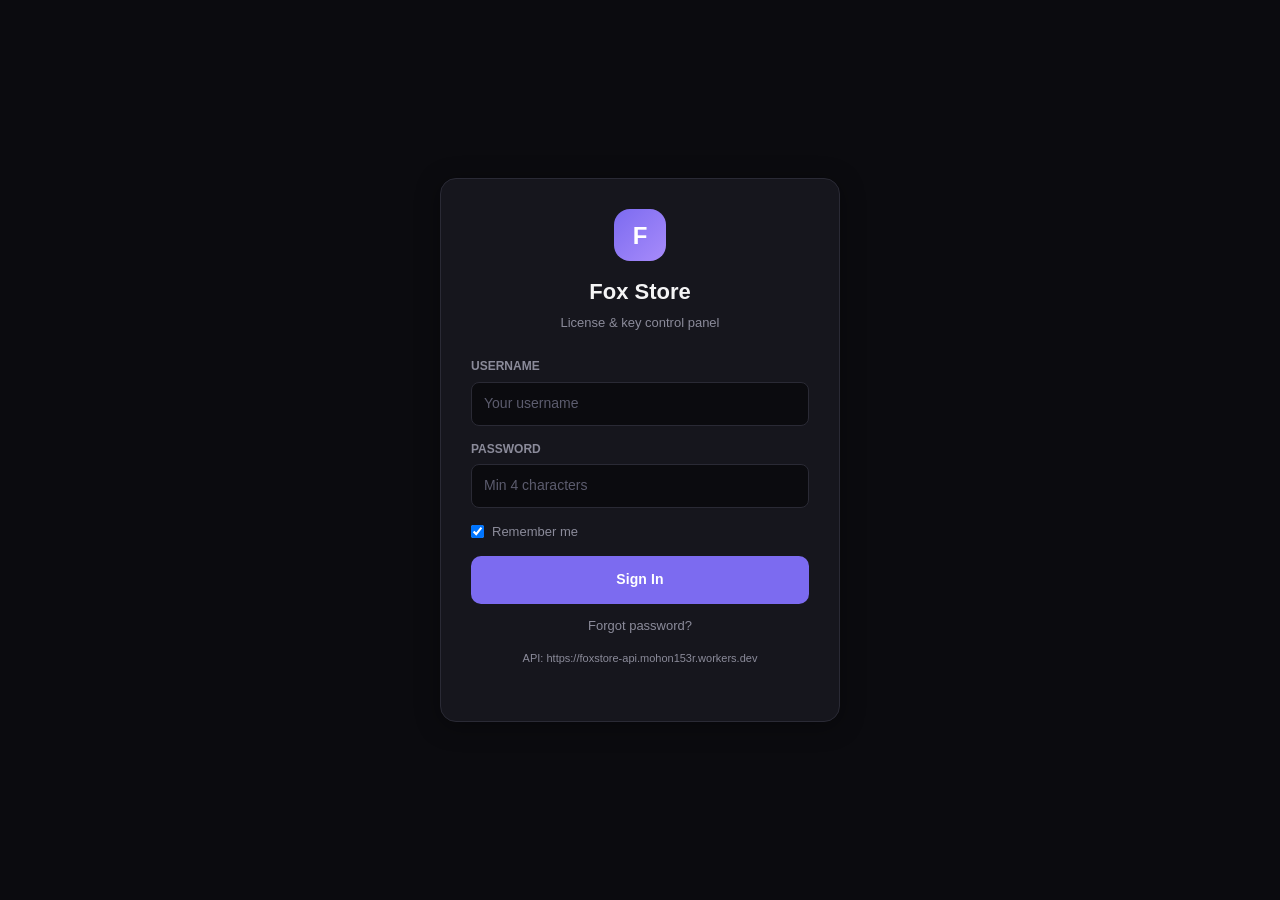
==== commit 4e113a3f: "Update dashboard.html" ====
--- a/dashboard.html
+++ b/dashboard.html
@@ -10,7 +10,7 @@
   img-src 'self' https: data:;
   connect-src 'self' https: http://localhost:* http://127.0.0.1:*;
 ">
-  <title>Dashboard — Fox Store</title>
+  <title>Dashboard â€” Fox Store</title>
   <link rel="stylesheet" href="css/style.css">
   <style>
     .dash-qa {
@@ -154,13 +154,13 @@
       root.innerHTML =
         '<div class="page-header">' +
           '<div><h1>Dashboard</h1><p>Overview at a glance</p></div>' +
-          '<button class="btn btn-sm" type="button" id="refreshBtn">↻ Refresh</button>' +
+          '<button class="btn btn-sm" type="button" id="refreshBtn">â†» Refresh</button>' +
         '</div>' +
         '<div class="dash-qa" id="quickActions"></div>' +
         '<div class="stats-grid" id="stats"><div class="empty"><span class="spinner"></span></div></div>' +
         '<div class="dash-row">' +
           '<div class="dash-panel">' +
-            '<div class="dash-panel-h"><h2>Keys · 14 days</h2><span class="meta" id="chart14Meta"></span></div>' +
+            '<div class="dash-panel-h"><h2>Keys Â· 14 days</h2><span class="meta" id="chart14Meta"></span></div>' +
             '<div class="bar-chart" id="chart14"></div>' +
           '</div>' +
           '<div class="dash-panel">' +
@@ -171,11 +171,11 @@
         '</div>' +
         '<div class="dash-row">' +
           '<div class="dash-panel">' +
-            '<div class="dash-panel-h"><h2>Apps</h2><a class="btn btn-sm" href="mods.html">Open →</a></div>' +
+            '<div class="dash-panel-h"><h2>Apps</h2><a class="btn btn-sm" href="mods.html">Open â†’</a></div>' +
             '<div id="byMod"><div class="empty"><span class="spinner"></span></div></div>' +
           '</div>' +
           '<div class="dash-panel">' +
-            '<div class="dash-panel-h"><h2>Keys snapshot</h2><a class="btn btn-sm" href="keys.html">All →</a></div>' +
+            '<div class="dash-panel-h"><h2>Keys snapshot</h2><a class="btn btn-sm" href="keys.html">All â†’</a></div>' +
             '<div id="keysSnap"></div>' +
           '</div>' +
         '</div>';
@@ -193,30 +193,37 @@
 
         // Quick actions
         var qa = document.getElementById("quickActions");
-        var qaHtml = 
-          '<a href="keys.html"><span class="ico" style="background:rgba(99,102,241,0.2)">🔑</span> Keys · ' + esc(String(t.total || 0)) + '</a>' +
-          '<a href="mods.html"><span class="ico" style="background:rgba(167,139,250,0.2)">📱</span> Apps · ' + esc(String(t.apps || 0)) + '</a>' +
-          '<a href="new-key.html"><span class="ico" style="background:rgba(34,197,94,0.2)">＋</span> Purchase</a>';
-        
-        if (role === "ruler" || role === "superadmin") {
-          qaHtml += '<a href="resellers.html"><span class="ico" style="background:rgba(56,189,248,0.2)">👥</span> Sellers · ' + esc(String(t.sellers || 0)) + '</a>';
-        }
-        
-        qa.innerHTML = qaHtml;
+        qa.innerHTML =
+          '<a href="keys.html"><span class="ico" style="background:rgba(99,102,241,0.2)">ðŸ”‘</span> Keys Â· ' + esc(String(t.total || 0)) + '</a>' +
+          '<a href="mods.html"><span class="ico" style="background:rgba(167,139,250,0.2)">ðŸ“±</span> Apps Â· ' + esc(String(t.apps || 0)) + '</a>' +
+          '<a href="new-key.html"><span class="ico" style="background:rgba(34,197,94,0.2)">ï¼‹</span> Purchase</a>' +
+          (role === "ruler" || role === "superadmin"
+            ? '<a href="resellers.html"><span class="ico" style="background:rgba(56,189,248,0.2)">ðŸ‘¥</span> Sellers Â· ' + esc(String(t.sellers || 0)) + '</a>'
+            : '');
 
         // Stat cards
         var cards = [
-          { label: "Total Keys", value: t.total || 0, sub: "All keys", href: "keys.html", color: "var(--fg)" },
-          { label: "Active", value: t.active || 0, sub: "not expired", href: "keys.html", color: "var(--success)" },
-          { label: "Paused / Banned", value: (t.paused || 0) + (t.banned || 0), sub: (t.paused || 0) + " paused · " + (t.banned || 0) + " banned", href: "keys.html", color: "var(--warning)" },
-          { label: "Apps", value: t.apps || 0, sub: "total apps", href: "mods.html", color: "#38bdf8" }
+          { label: "Total Keys", value: t.total, sub: (t.devices || 0) + " devices bound", href: "keys.html", color: "var(--fg)" },
+          { label: "Active", value: t.active, sub: "not expired", href: "keys.html", color: "var(--success)" },
+          { label: "Paused / Banned", value: (t.paused || 0) + (t.banned || 0), sub: (t.paused || 0) + " paused Â· " + (t.banned || 0) + " banned", href: "keys.html", color: "var(--warning)" },
+          { label: "Expired / Revoked", value: (t.expired || 0) + (t.revoked || 0), sub: (t.expired || 0) + " exp Â· " + (t.revoked || 0) + " rev", href: "keys.html", color: "var(--danger)" },
+          { label: "Trial Keys", value: t.trialTotal || 0, sub: (t.trialActive || 0) + " active Â· " + (t.trialDevices || 0) + " devices", href: "keys.html", color: "#a78bfa" },
+          { label: "Apps", value: t.apps || 0, sub: (t.activeApps || 0) + " enabled", href: "mods.html", color: "#38bdf8" },
         ];
-        
+        if (s.wallet) {
+          cards.push({
+            label: "Wallet",
+            value: "à§³" + Number(s.wallet.balance || 0).toFixed(0),
+            sub: "your balance",
+            href: "settings.html",
+            color: "var(--primary)"
+          });
+        }
         if (role === "ruler" || role === "superadmin") {
           cards.push({
             label: "Sellers",
             value: t.sellers || 0,
-            sub: "resellers",
+            sub: (t.sellersActive || 0) + " active",
             href: "resellers.html",
             color: "#f472b6"
           });
@@ -230,13 +237,13 @@
           '</a>';
         }).join("");
 
-        // 14-day bar chart (or show empty if no data)
+        // 14-day bar chart
         var days = s.last14Days || s.last7Days || [];
         var max = 1;
         days.forEach(function (d) { if (d.count > max) max = d.count; });
         var total14 = days.reduce(function(a,d){ return a + (d.count||0); }, 0);
         var meta = document.getElementById("chart14Meta");
-        if (meta) meta.textContent = total14 + " keys · peak " + max + " / day";
+        if (meta) meta.textContent = total14 + " keys Â· peak " + max + " / day";
         document.getElementById("chart14").innerHTML = days.length
           ? days.map(function (d) {
               var h = Math.max(3, Math.round((d.count / max) * 100));
@@ -263,10 +270,8 @@
         document.getElementById("statusDonut").innerHTML =
           '<div class="donut" style="background:conic-gradient(' + stops.join(",") + ')">' +
             '<div class="donut-inner"><strong>' + esc(String(t.total || 0)) + '</strong><span>keys</span></div></div>';
-        
         var sm = document.getElementById("statusMeta");
         if (sm) sm.textContent = br.length + " statuses";
-        
         document.getElementById("statusBars").innerHTML = br.length
           ? br.map(function (x) {
               var pct = Math.round((x.count / sum) * 100);
@@ -276,6 +281,16 @@
                 '<span style="text-align:right;font-weight:650">' + esc(String(x.count)) + '</span></div>';
             }).join("")
           : '<div class="empty">No keys</div>';
+
+        var sm = document.getElementById("statusMeta");
+        if (sm) sm.textContent = (t.devices || 0) + " devices bound Â· auto";
+        document.getElementById("statusBars").innerHTML = (s.statusBreakdown || []).map(function (x) {
+          var pct = sum ? Math.round((x.count / sum) * 100) : 0;
+          return '<div class="status-row">' +
+            '<span class="name">' + esc(x.status) + '</span>' +
+            '<div class="track"><div class="fill" style="width:' + pct + '%;background:' + x.color + '"></div></div>' +
+            '<span class="cnt">' + esc(String(x.count)) + '</span></div>';
+        }).join("");
 
         // Apps list
         var mods = s.byMod || [];
@@ -295,16 +310,16 @@
                   '<div style="height:5px;background:var(--bg);border-radius:3px;margin-top:6px;overflow:hidden">' +
                     '<div style="height:100%;width:' + Math.round((m.keyCount / maxMod) * 100) + '%;background:var(--primary)"></div></div>' +
                 '</div>' +
-                '<span style="color:var(--muted);font-size:12px">🔑 ' + esc(String(m.keyCount)) + '</span></a>';
+                '<span style="color:var(--muted);font-size:12px">ðŸ”‘ ' + esc(String(m.keyCount)) + '</span></a>';
             }).join("") + '</div>'
-          : '<div class="empty">No apps yet. <a href="mods.html">Add one →</a></div>';
+          : '<div class="empty">No apps yet. <a href="mods.html">Add one â†’</a></div>';
 
         // Keys snapshot
         document.getElementById("keysSnap").innerHTML =
           '<div class="snap-grid">' +
             snapTile("Active", t.active, "#22c55e", "keys.html") +
-            snapTile("Total", t.total, "#6366f1", "keys.html") +
-            snapTile("Apps", t.apps, "#38bdf8", "mods.html") +
+            snapTile("Trial", t.trialTotal, "#a78bfa", "keys.html") +
+            snapTile("Devices (auto)", t.devices, "#38bdf8", "keys.html") +
             snapTile("Paused", t.paused, "#f59e0b", "keys.html") +
           '</div>' +
           '<div style="margin-top:14px;display:flex;gap:8px;flex-wrap:wrap">' +
@@ -326,3 +341,4 @@
   </script>
 </body>
 </html>
+
